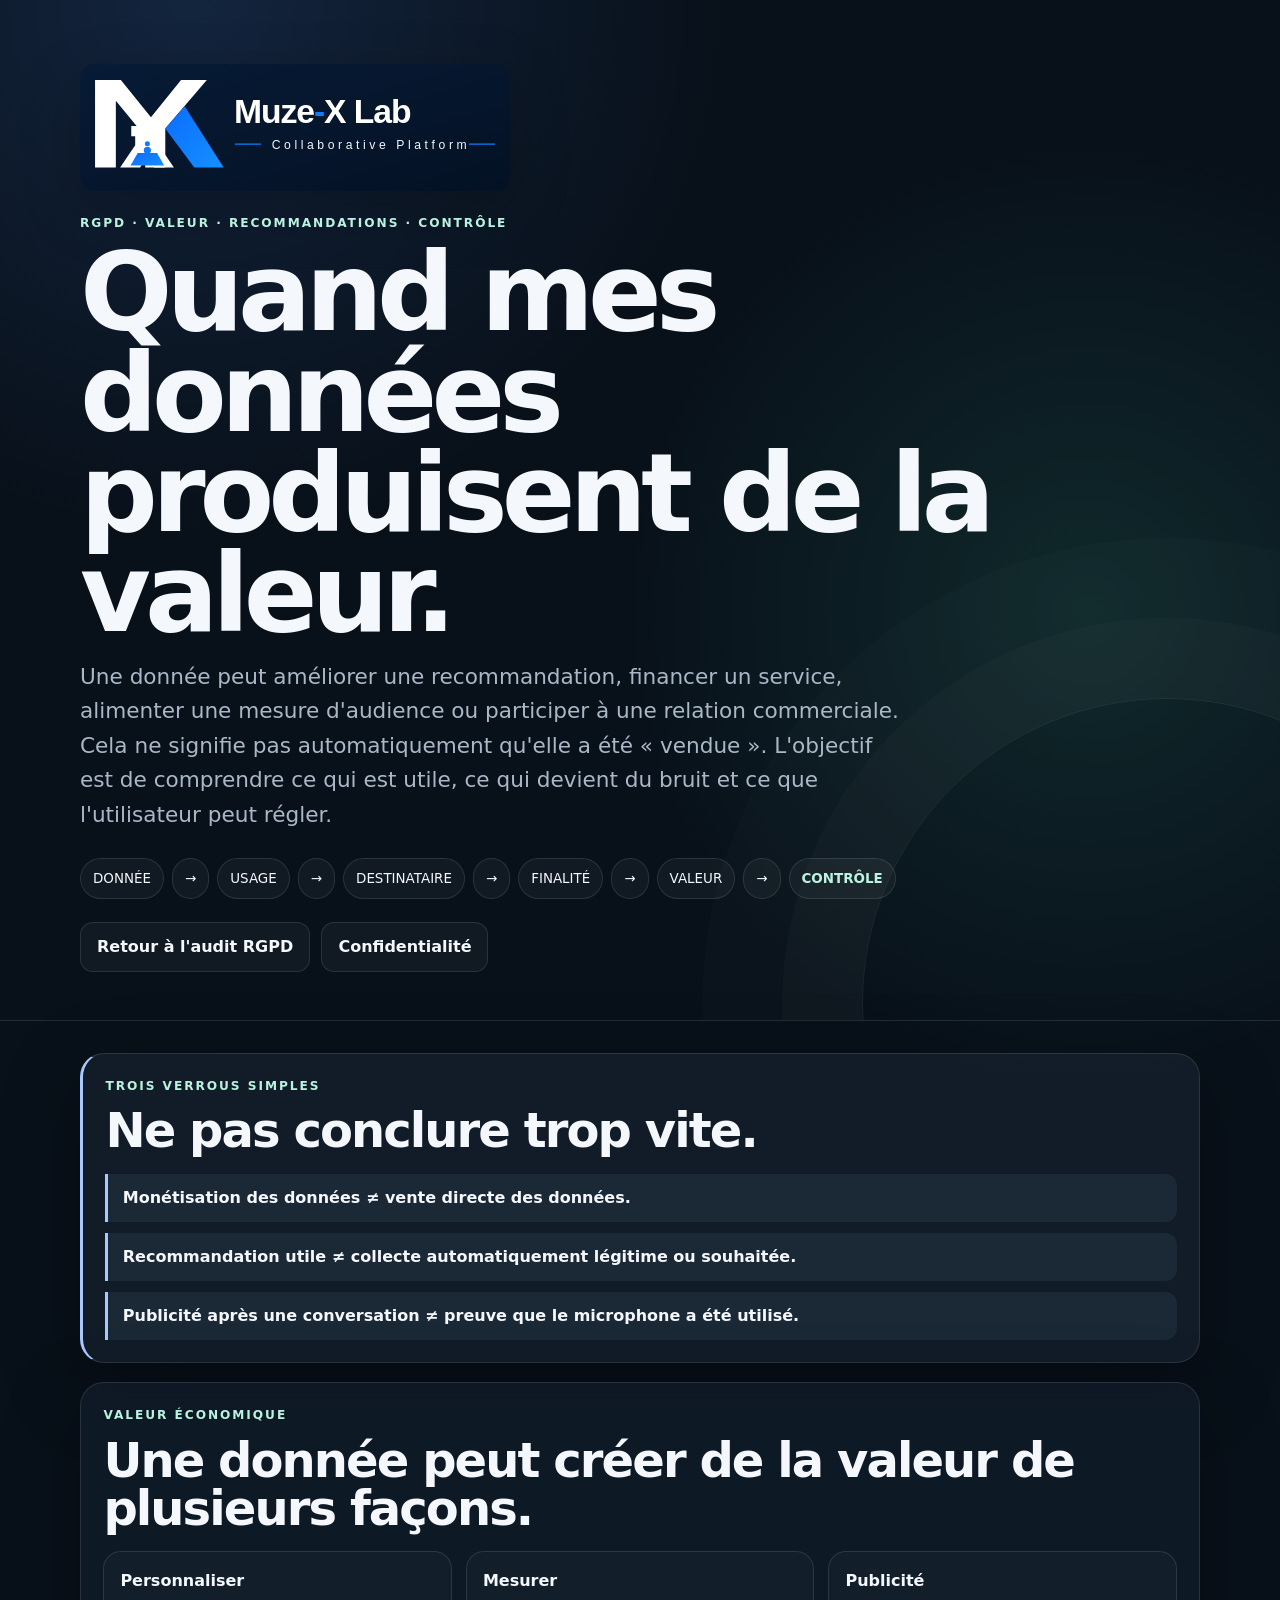
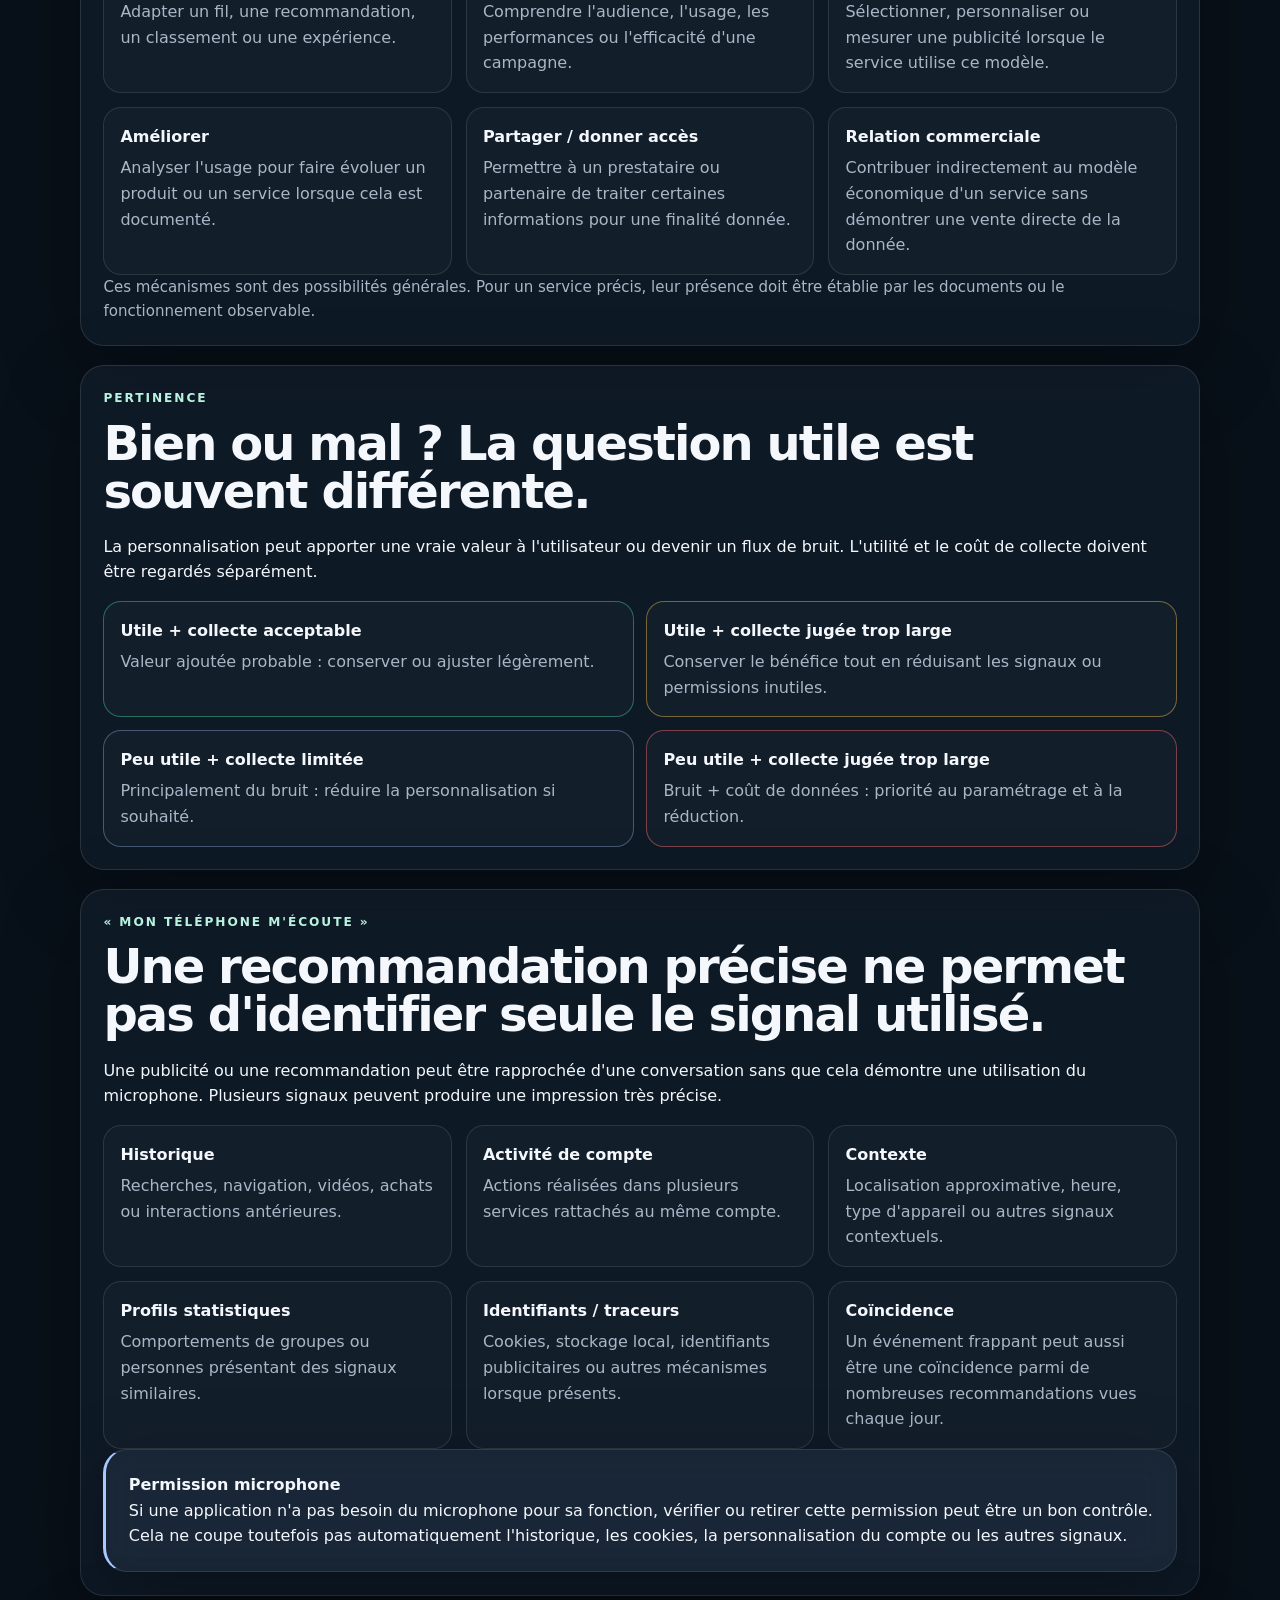
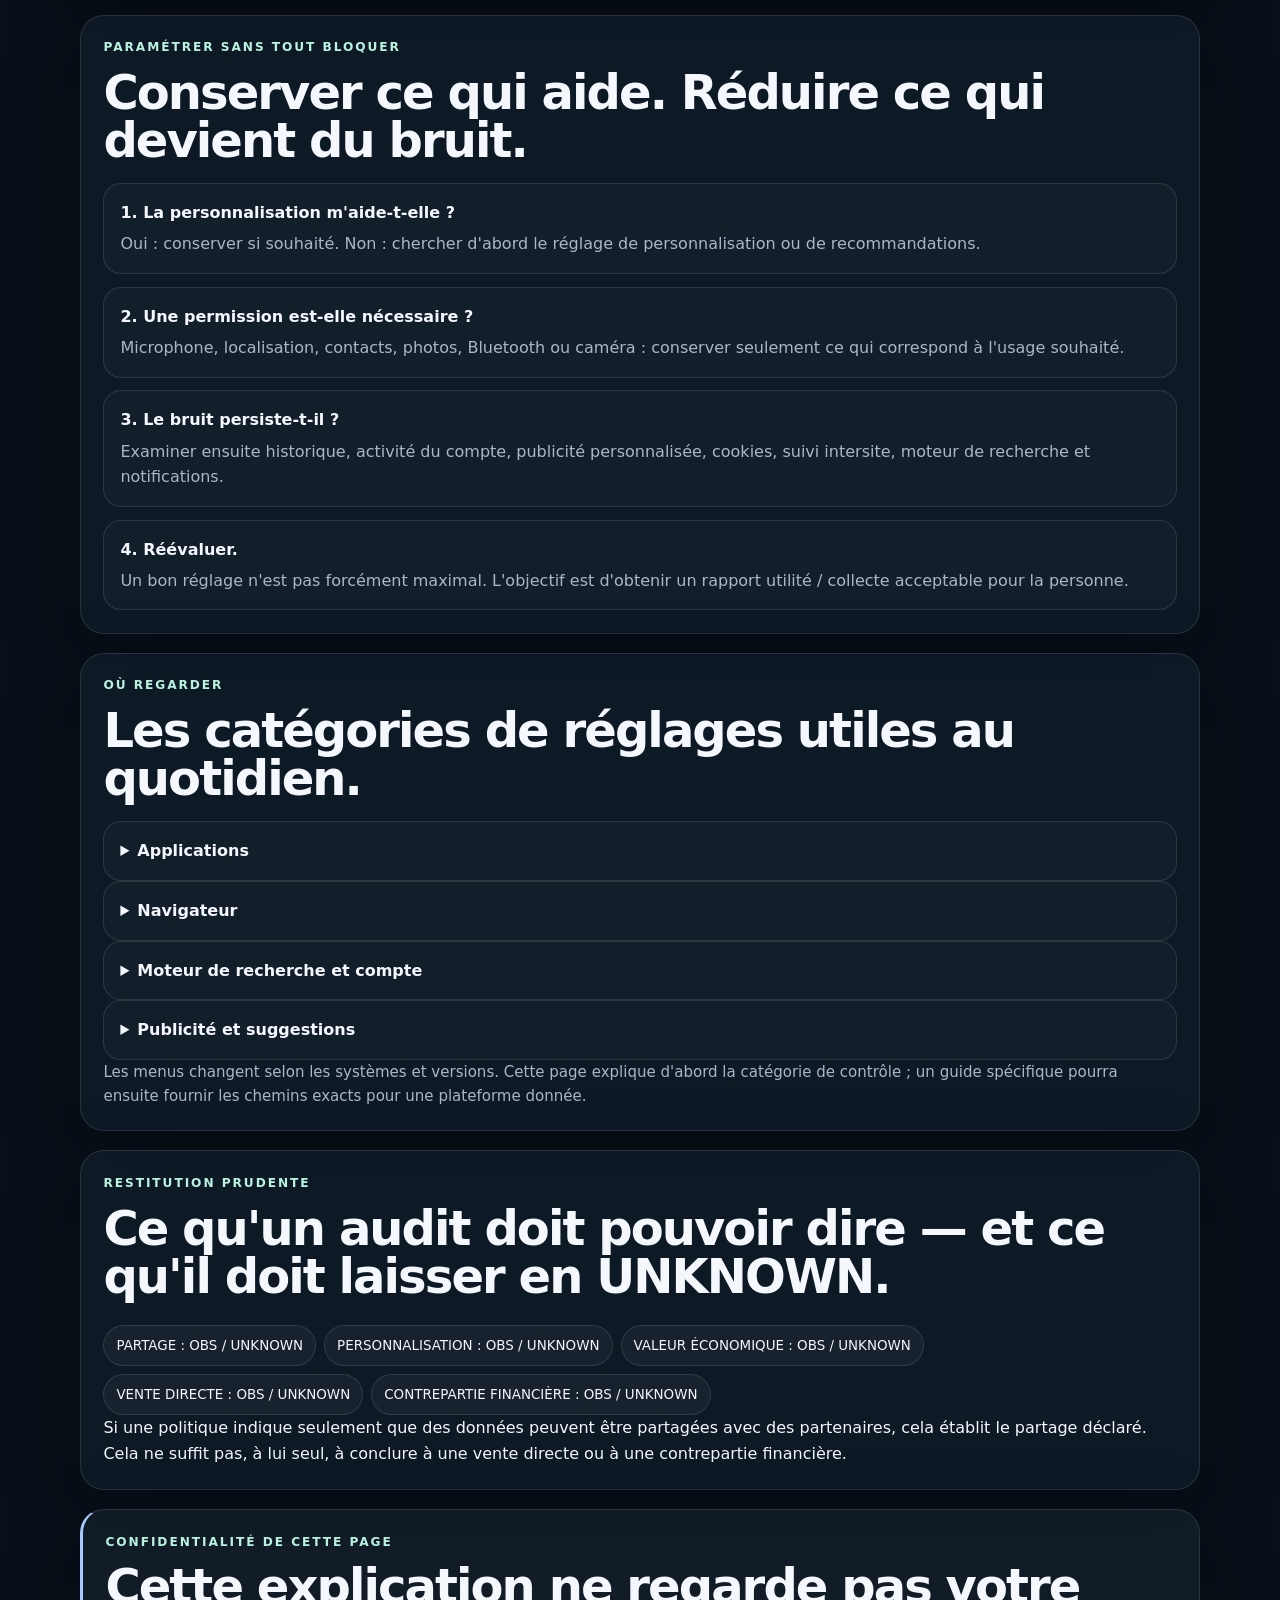
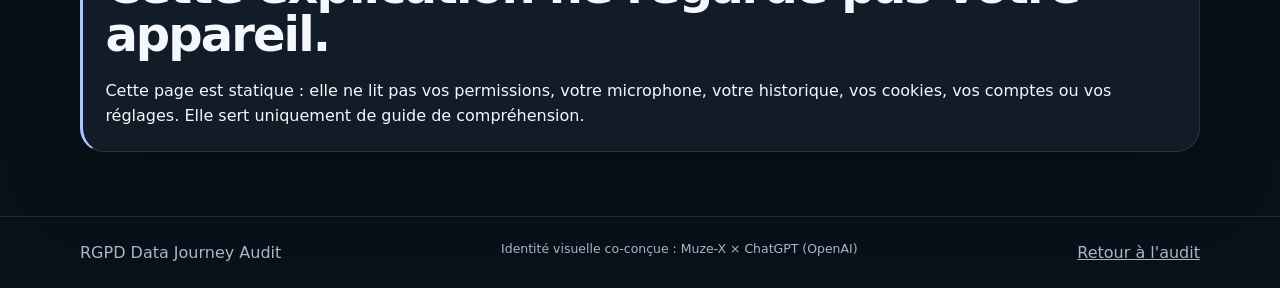
==== public/data-value/index.html @ caf7137a "feat: add data value and recommendation literacy layer" ====
<!doctype html>
<html lang="fr">
<head>
  <meta charset="utf-8">
  <meta name="viewport" content="width=device-width, initial-scale=1">
  <meta name="description" content="Comprendre simplement la valeur économique des données, les recommandations algorithmiques, la personnalisation et les réglages utilisateur.">
  <meta name="referrer" content="no-referrer">
  <meta http-equiv="Content-Security-Policy" content="default-src 'self'; style-src 'self'; img-src 'self' data:; base-uri 'self'; form-action 'self'">
  <title>Valeur des données et recommandations — Muze-X Lab</title>
  <link rel="icon" type="image/svg+xml" href="../assets/favicon.svg">
  <link rel="stylesheet" href="../assets/styles.css">
  <link rel="stylesheet" href="../assets/brand.css">
  <link rel="stylesheet" href="../assets/data-value.css">
</head>
<body>
  <header class="hero compact">
    <div class="shell hero-inner">
      <img class="muze-brand-logo muze-brand-logo--compact" src="../assets/brand-logo.svg" alt="Muze-X Lab — Collaborative Platform">
      <p class="eyebrow">RGPD · Valeur · Recommandations · Contrôle</p>
      <h1>Quand mes données produisent de la valeur.</h1>
      <p class="lead">Une donnée peut améliorer une recommandation, financer un service, alimenter une mesure d'audience ou participer à une relation commerciale. Cela ne signifie pas automatiquement qu'elle a été « vendue ». L'objectif est de comprendre ce qui est utile, ce qui devient du bruit et ce que l'utilisateur peut régler.</p>
      <div class="formula" aria-label="Parcours de la donnée vers la valeur et le contrôle">
        <span>DONNÉE</span><span>→</span><span>USAGE</span><span>→</span><span>DESTINATAIRE</span><span>→</span><span>FINALITÉ</span><span>→</span><span>VALEUR</span><span>→</span><strong>CONTRÔLE</strong>
      </div>
      <div class="page-nav">
        <a class="button secondary" href="../">Retour à l'audit RGPD</a>
        <a class="button secondary" href="../privacy.html">Confidentialité</a>
      </div>
    </div>
  </header>

  <main class="shell stack">
    <section class="callout">
      <p class="eyebrow">Trois verrous simples</p>
      <h2>Ne pas conclure trop vite.</h2>
      <ul class="lock-list">
        <li><strong>Monétisation des données ≠ vente directe des données.</strong></li>
        <li><strong>Recommandation utile ≠ collecte automatiquement légitime ou souhaitée.</strong></li>
        <li><strong>Publicité après une conversation ≠ preuve que le microphone a été utilisé.</strong></li>
      </ul>
    </section>

    <section class="panel">
      <p class="eyebrow">Valeur économique</p>
      <h2>Une donnée peut créer de la valeur de plusieurs façons.</h2>
      <div class="value-grid">
        <article class="value-card"><strong>Personnaliser</strong><span>Adapter un fil, une recommandation, un classement ou une expérience.</span></article>
        <article class="value-card"><strong>Mesurer</strong><span>Comprendre l'audience, l'usage, les performances ou l'efficacité d'une campagne.</span></article>
        <article class="value-card"><strong>Publicité</strong><span>Sélectionner, personnaliser ou mesurer une publicité lorsque le service utilise ce modèle.</span></article>
        <article class="value-card"><strong>Améliorer</strong><span>Analyser l'usage pour faire évoluer un produit ou un service lorsque cela est documenté.</span></article>
        <article class="value-card"><strong>Partager / donner accès</strong><span>Permettre à un prestataire ou partenaire de traiter certaines informations pour une finalité donnée.</span></article>
        <article class="value-card"><strong>Relation commerciale</strong><span>Contribuer indirectement au modèle économique d'un service sans démontrer une vente directe de la donnée.</span></article>
      </div>
      <p class="muted">Ces mécanismes sont des possibilités générales. Pour un service précis, leur présence doit être établie par les documents ou le fonctionnement observable.</p>
    </section>

    <section class="panel">
      <p class="eyebrow">Pertinence</p>
      <h2>Bien ou mal ? La question utile est souvent différente.</h2>
      <p>La personnalisation peut apporter une vraie valeur à l'utilisateur ou devenir un flux de bruit. L'utilité et le coût de collecte doivent être regardés séparément.</p>
      <div class="value-matrix" aria-label="Matrice utilité et niveau de collecte">
        <article class="matrix-cell"><strong>Utile + collecte acceptable</strong><span>Valeur ajoutée probable : conserver ou ajuster légèrement.</span></article>
        <article class="matrix-cell"><strong>Utile + collecte jugée trop large</strong><span>Conserver le bénéfice tout en réduisant les signaux ou permissions inutiles.</span></article>
        <article class="matrix-cell"><strong>Peu utile + collecte limitée</strong><span>Principalement du bruit : réduire la personnalisation si souhaité.</span></article>
        <article class="matrix-cell"><strong>Peu utile + collecte jugée trop large</strong><span>Bruit + coût de données : priorité au paramétrage et à la réduction.</span></article>
      </div>
    </section>

    <section class="panel">
      <p class="eyebrow">« Mon téléphone m'écoute »</p>
      <h2>Une recommandation précise ne permet pas d'identifier seule le signal utilisé.</h2>
      <p>Une publicité ou une recommandation peut être rapprochée d'une conversation sans que cela démontre une utilisation du microphone. Plusieurs signaux peuvent produire une impression très précise.</p>
      <div class="value-grid">
        <article class="value-card"><strong>Historique</strong><span>Recherches, navigation, vidéos, achats ou interactions antérieures.</span></article>
        <article class="value-card"><strong>Activité de compte</strong><span>Actions réalisées dans plusieurs services rattachés au même compte.</span></article>
        <article class="value-card"><strong>Contexte</strong><span>Localisation approximative, heure, type d'appareil ou autres signaux contextuels.</span></article>
        <article class="value-card"><strong>Profils statistiques</strong><span>Comportements de groupes ou personnes présentant des signaux similaires.</span></article>
        <article class="value-card"><strong>Identifiants / traceurs</strong><span>Cookies, stockage local, identifiants publicitaires ou autres mécanismes lorsque présents.</span></article>
        <article class="value-card"><strong>Coïncidence</strong><span>Un événement frappant peut aussi être une coïncidence parmi de nombreuses recommandations vues chaque jour.</span></article>
      </div>
      <div class="callout">
        <strong>Permission microphone</strong>
        <p>Si une application n'a pas besoin du microphone pour sa fonction, vérifier ou retirer cette permission peut être un bon contrôle. Cela ne coupe toutefois pas automatiquement l'historique, les cookies, la personnalisation du compte ou les autres signaux.</p>
      </div>
    </section>

    <section class="panel">
      <p class="eyebrow">Paramétrer sans tout bloquer</p>
      <h2>Conserver ce qui aide. Réduire ce qui devient du bruit.</h2>
      <div class="control-path">
        <article class="control-step"><strong>1. La personnalisation m'aide-t-elle ?</strong><span>Oui : conserver si souhaité. Non : chercher d'abord le réglage de personnalisation ou de recommandations.</span></article>
        <article class="control-step"><strong>2. Une permission est-elle nécessaire ?</strong><span>Microphone, localisation, contacts, photos, Bluetooth ou caméra : conserver seulement ce qui correspond à l'usage souhaité.</span></article>
        <article class="control-step"><strong>3. Le bruit persiste-t-il ?</strong><span>Examiner ensuite historique, activité du compte, publicité personnalisée, cookies, suivi intersite, moteur de recherche et notifications.</span></article>
        <article class="control-step"><strong>4. Réévaluer.</strong><span>Un bon réglage n'est pas forcément maximal. L'objectif est d'obtenir un rapport utilité / collecte acceptable pour la personne.</span></article>
      </div>
    </section>

    <section class="panel">
      <p class="eyebrow">Où regarder</p>
      <h2>Les catégories de réglages utiles au quotidien.</h2>
      <details class="value-detail">
        <summary>Applications</summary>
        <div><p>Vérifier les permissions accordées et retirer celles qui ne correspondent pas à la fonction souhaitée : microphone, localisation, caméra, photos, contacts, Bluetooth.</p></div>
      </details>
      <details class="value-detail">
        <summary>Navigateur</summary>
        <div><p>Examiner cookies, stockage local, suivi intersite, historique et protections contre le pistage lorsque ces réglages sont proposés.</p></div>
      </details>
      <details class="value-detail">
        <summary>Moteur de recherche et compte</summary>
        <div><p>Examiner l'historique, l'activité web / application, la personnalisation des résultats et les recommandations associées au compte.</p></div>
      </details>
      <details class="value-detail">
        <summary>Publicité et suggestions</summary>
        <div><p>Examiner la publicité personnalisée, les recommandations, notifications, suggestions et l'identifiant publicitaire lorsqu'un contrôle est disponible.</p></div>
      </details>
      <p class="muted">Les menus changent selon les systèmes et versions. Cette page explique d'abord la catégorie de contrôle ; un guide spécifique pourra ensuite fournir les chemins exacts pour une plateforme donnée.</p>
    </section>

    <section class="panel">
      <p class="eyebrow">Restitution prudente</p>
      <h2>Ce qu'un audit doit pouvoir dire — et ce qu'il doit laisser en UNKNOWN.</h2>
      <div class="formula">
        <span>PARTAGE : OBS / UNKNOWN</span>
        <span>PERSONNALISATION : OBS / UNKNOWN</span>
        <span>VALEUR ÉCONOMIQUE : OBS / UNKNOWN</span>
        <span>VENTE DIRECTE : OBS / UNKNOWN</span>
        <span>CONTREPARTIE FINANCIÈRE : OBS / UNKNOWN</span>
      </div>
      <p>Si une politique indique seulement que des données peuvent être partagées avec des partenaires, cela établit le partage déclaré. Cela ne suffit pas, à lui seul, à conclure à une vente directe ou à une contrepartie financière.</p>
    </section>

    <section class="callout">
      <p class="eyebrow">Confidentialité de cette page</p>
      <h2>Cette explication ne regarde pas votre appareil.</h2>
      <p>Cette page est statique : elle ne lit pas vos permissions, votre microphone, votre historique, vos cookies, vos comptes ou vos réglages. Elle sert uniquement de guide de compréhension.</p>
    </section>
  </main>

  <footer class="footer">
    <div class="shell footer-inner">
      <span>RGPD Data Journey Audit</span>
      <span class="brand-credit">Identité visuelle co-conçue : Muze-X × ChatGPT (OpenAI)</span>
      <a href="../">Retour à l'audit</a>
    </div>
  </footer>
</body>
</html>
---- public/assets/styles.css ----
:root {
  color-scheme: dark;
  --bg: #081019;
  --panel: rgba(17, 29, 43, 0.78);
  --panel-strong: #111d2b;
  --text: #f4f7fb;
  --muted: #aab7c7;
  --line: rgba(255, 255, 255, 0.11);
  --accent: #b9f3df;
  --accent-2: #a9c8ff;
  --shadow: 0 24px 80px rgba(0, 0, 0, 0.28);
  --radius: 24px;
  --status-sat: #49e1b0;
  --status-unknown: #f5c451;
  --status-unsat: #ff6b6b;
  --danger: #ff6b6b;
  --strong: #f4f7fb;
  --soft: rgba(169, 200, 255, 0.065);
}

* { box-sizing: border-box; }
html { scroll-behavior: smooth; }

body {
  margin: 0;
  min-height: 100vh;
  font-family: Inter, ui-sans-serif, system-ui, -apple-system, BlinkMacSystemFont, "Segoe UI", sans-serif;
  background:
    radial-gradient(circle at 15% 0%, rgba(77, 143, 255, 0.16), transparent 34rem),
    radial-gradient(circle at 85% 12%, rgba(73, 225, 176, 0.12), transparent 30rem),
    var(--bg);
  color: var(--text);
  line-height: 1.6;
}

a { color: inherit; }
code { color: var(--accent); }

.shell {
  width: min(1120px, calc(100% - 2rem));
  margin-inline: auto;
}

.hero {
  position: relative;
  overflow: hidden;
  border-bottom: 1px solid var(--line);
}

.hero::after {
  content: "";
  position: absolute;
  inset: auto -12rem -18rem auto;
  width: 38rem;
  height: 38rem;
  border: 1px solid rgba(255, 255, 255, 0.08);
  border-radius: 50%;
  box-shadow: 0 0 0 5rem rgba(255, 255, 255, 0.018), 0 0 0 10rem rgba(255, 255, 255, 0.012);
  pointer-events: none;
}

.hero-inner { padding: 6rem 0 5rem; }
.hero.compact .hero-inner { padding: 4rem 0 3rem; }

.eyebrow {
  margin: 0 0 .65rem;
  color: var(--accent);
  font-size: .76rem;
  font-weight: 800;
  letter-spacing: .16em;
  text-transform: uppercase;
}

h1, h2, h3, p { margin-top: 0; }

h1 {
  margin-bottom: 1rem;
  max-width: 960px;
  font-size: clamp(3rem, 9vw, 6.8rem);
  line-height: .92;
  letter-spacing: -.055em;
}

h2 {
  margin-bottom: 1.2rem;
  font-size: clamp(1.7rem, 4vw, 3rem);
  line-height: 1;
  letter-spacing: -.04em;
}

h3 {
  margin-bottom: .7rem;
  font-size: 1.35rem;
  line-height: 1.15;
}

.lead {
  max-width: 820px;
  color: var(--muted);
  font-size: clamp(1.05rem, 2vw, 1.35rem);
}

.stack {
  display: grid;
  gap: 1.2rem;
  padding: 2rem 0 4rem;
}

.panel,
.callout,
.result-panel,
.gauge-card,
.ssf-panel,
.entity-panel,
.local-explanation {
  border: 1px solid var(--line);
  border-radius: var(--radius);
  background: var(--panel);
  box-shadow: var(--shadow);
  backdrop-filter: blur(14px);
}

.panel,
.callout,
.result-panel { padding: 1.4rem; }
.panel > :last-child,
.callout > :last-child { margin-bottom: 0; }

.callout {
  border-left: 3px solid var(--accent-2);
  background: var(--soft);
}

.formula {
  display: flex;
  flex-wrap: wrap;
  gap: .5rem;
  margin-top: 1.6rem;
  align-items: center;
}

.formula span,
.formula strong {
  border: 1px solid var(--line);
  background: rgba(255, 255, 255, .04);
  border-radius: 999px;
  padding: .55rem .75rem;
  font-size: .84rem;
}

.formula strong { color: var(--accent); }

.field { display: grid; gap: .45rem; margin: .4rem 0; }
.field.full { grid-column: 1 / -1; }
label, legend { font-weight: 750; }

.form-grid,
.check-grid {
  display: grid;
  grid-template-columns: repeat(2, minmax(0, 1fr));
  gap: .9rem;
}

.check-grid label {
  display: flex;
  gap: .6rem;
  align-items: flex-start;
  padding: .85rem;
  border: 1px solid var(--line);
  border-radius: 14px;
  background: rgba(255, 255, 255, .025);
}

input[type="text"],
input[type="url"] {
  width: 100%;
  min-height: 48px;
  border: 1px solid var(--line);
  border-radius: 12px;
  padding: .75rem .85rem;
  background: rgba(4, 11, 18, .78);
  color: var(--text);
  font: inherit;
}

input[type="checkbox"] {
  margin-top: .25rem;
  accent-color: var(--accent);
}

fieldset {
  border: 1px solid var(--line);
  border-radius: 18px;
  padding: 1rem;
  margin: 1rem 0;
}

.help,
.muted { color: var(--muted); font-size: .94rem; }

.actions {
  display: flex;
  gap: .7rem;
  flex-wrap: wrap;
  margin-top: 1rem;
}

button,
.button {
  display: inline-flex;
  align-items: center;
  justify-content: center;
  min-height: 46px;
  border: 1px solid transparent;
  border-radius: 13px;
  padding: .72rem 1rem;
  background: var(--accent);
  color: #07110e;
  font: inherit;
  font-weight: 800;
  text-decoration: none;
  cursor: pointer;
}

button.secondary,
.button.secondary {
  border-color: var(--line);
  background: rgba(255, 255, 255, .04);
  color: var(--text);
}

button.danger {
  background: transparent;
  border-color: rgba(255, 107, 107, .55);
  color: var(--status-unsat);
}

button:hover,
.button:hover { filter: brightness(1.05); }
button:focus-visible,
a:focus-visible,
input:focus { outline: 2px solid var(--accent-2); outline-offset: 2px; }

#gauge-host,
#ssf-host,
#entity-host { margin-bottom: 1rem; }

.gauge-card {
  display: grid;
  grid-template-columns: minmax(230px, 320px) 1fr;
  gap: 1.4rem;
  align-items: center;
  padding: 1.1rem;
}

.gauge-card.green { border-color: rgba(73, 225, 176, .42); }
.gauge-card.yellow { border-color: rgba(245, 196, 81, .48); }
.gauge-card.red { border-color: rgba(255, 107, 107, .5); }

.gauge-visual { position: relative; min-height: 190px; }
.gauge-visual svg { width: 100%; height: auto; overflow: visible; }
.gauge-track { fill: none; stroke: rgba(255,255,255,.08); stroke-width: 24; stroke-linecap: round; }
.gauge-arc { fill: none; stroke-width: 20; stroke-linecap: round; }
.gauge-arc-green { stroke: var(--status-sat); }
.gauge-arc-yellow { stroke: var(--status-unknown); }
.gauge-arc-red { stroke: var(--status-unsat); }
.gauge-needle { stroke: var(--text); stroke-width: 5; stroke-linecap: round; filter: drop-shadow(0 3px 6px rgba(0,0,0,.45)); }
.gauge-hub { fill: var(--text); stroke: var(--panel-strong); stroke-width: 4; }
.gauge-text { fill: var(--muted); font-size: 11px; font-weight: 800; text-anchor: middle; }
.gauge-text-left { fill: var(--status-sat); }
.gauge-text-mid { fill: var(--status-unknown); }
.gauge-text-right { fill: var(--status-unsat); }

.gauge-score-pill {
  position: absolute;
  left: 50%;
  bottom: 1rem;
  transform: translateX(-50%);
  min-width: 5rem;
  padding: .4rem .7rem;
  border: 1px solid var(--line);
  border-radius: 999px;
  background: var(--panel-strong);
  color: var(--text);
  text-align: center;
  font-size: 1.1rem;
  font-weight: 900;
}

.gauge-label { display: grid; gap: .55rem; }
.gauge-label strong { font-size: 1.35rem; }
.gauge-label span {
  display: inline-flex;
  width: fit-content;
  border: 1px solid var(--line);
  border-radius: 999px;
  padding: .25rem .7rem;
  font-weight: 800;
}
.gauge-label p { margin: 0; }

.ssf-panel,
.entity-panel,
.local-explanation { padding: 1.1rem; }

.status-row,
.local-storage-map {
  display: grid;
  grid-template-columns: repeat(3, minmax(0, 1fr));
  gap: .75rem;
}

.status-count,
.status-badge,
.local-storage-map article {
  border: 1px solid var(--line);
  border-radius: 14px;
  background: rgba(255, 255, 255, .035);
}

.status-count {
  padding: .75rem .9rem;
  font-weight: 900;
}

.status-count.sat,
.status-badge.sat { color: var(--status-sat); border-color: rgba(73, 225, 176, .42); }
.status-count.unknown,
.status-badge.unknown { color: var(--status-unknown); border-color: rgba(245, 196, 81, .45); }
.status-count.unsat,
.status-badge.unsat { color: var(--status-unsat); border-color: rgba(255, 107, 107, .5); }

.status-badge {
  display: inline-flex;
  padding: .25rem .55rem;
  font-size: .78rem;
  font-weight: 900;
  letter-spacing: .04em;
}

.table-wrap { overflow-x: auto; }
table { width: 100%; border-collapse: collapse; min-width: 860px; }
th, td { border-bottom: 1px solid var(--line); padding: .8rem; text-align: left; vertical-align: top; }
th { color: var(--accent); font-size: .82rem; text-transform: uppercase; letter-spacing: .08em; }
td { color: var(--text); }

.cards {
  display: grid;
  grid-template-columns: repeat(auto-fit, minmax(220px, 1fr));
  gap: .8rem;
}

.card,
.local-storage-map article {
  padding: 1rem;
  border: 1px solid var(--line);
  border-radius: 16px;
  background: rgba(255, 255, 255, .025);
}

.card strong,
.local-storage-map strong { display: block; margin-bottom: .35rem; color: var(--accent-2); }
.local-storage-map span { color: var(--muted); }

.journey { display: grid; gap: .55rem; padding-left: 1.2rem; }

pre {
  white-space: pre-wrap;
  overflow-wrap: anywhere;
  max-height: 520px;
  overflow: auto;
  border: 1px solid var(--line);
  border-radius: 16px;
  padding: 1rem;
  background: #05090f;
  color: #eef5ff;
}

.footer {
  border-top: 1px solid var(--line);
  padding: 1.4rem 0;
  color: var(--muted);
}

.footer-inner {
  display: flex;
  justify-content: space-between;
  gap: 1rem;
  flex-wrap: wrap;
}

@media (max-width: 760px) {
  .hero-inner { padding: 4.4rem 0 3.8rem; }
  .form-grid,
  .check-grid,
  .gauge-card,
  .status-row,
  .local-storage-map { grid-template-columns: 1fr; }
  h1 { font-size: clamp(2.5rem, 14vw, 4.2rem); }
}
---- public/assets/brand.css ----
.muze-brand-logo {
  display: block;
  width: min(780px, 100%);
  height: auto;
  margin: 0 0 2rem;
  border-radius: 18px;
  box-shadow: 0 18px 60px rgba(0, 0, 0, .22);
}

.muze-brand-logo--compact {
  width: min(430px, 100%);
  margin-bottom: 1.4rem;
  border-radius: 14px;
}

.brand-credit {
  color: var(--muted);
  font-size: .78rem;
  line-height: 1.45;
}

@media (max-width: 760px) {
  .muze-brand-logo { margin-bottom: 1.4rem; }
  .muze-brand-logo--compact { width: min(360px, 100%); }
}
---- public/assets/data-value.css ----
.value-grid {
  display: grid;
  grid-template-columns: repeat(3, minmax(0, 1fr));
  gap: .9rem;
}

.value-card,
.matrix-cell,
.control-step,
details.value-detail {
  border: 1px solid var(--line);
  border-radius: 18px;
  background: rgba(255, 255, 255, .025);
}

.value-card,
.matrix-cell,
.control-step {
  padding: 1rem;
}

.value-card strong,
.matrix-cell strong,
.control-step strong {
  display: block;
  margin-bottom: .35rem;
  color: var(--strong);
}

.value-card span,
.matrix-cell span,
.control-step span {
  color: var(--muted);
}

.value-matrix {
  display: grid;
  grid-template-columns: repeat(2, minmax(0, 1fr));
  gap: .8rem;
}

.value-matrix .matrix-cell:nth-child(1) { border-color: rgba(73, 225, 176, .4); }
.value-matrix .matrix-cell:nth-child(2) { border-color: rgba(245, 196, 81, .44); }
.value-matrix .matrix-cell:nth-child(3) { border-color: rgba(169, 200, 255, .34); }
.value-matrix .matrix-cell:nth-child(4) { border-color: rgba(255, 107, 107, .46); }

.control-path {
  display: grid;
  gap: .8rem;
}

.value-detail {
  overflow: hidden;
}

.value-detail summary {
  cursor: pointer;
  padding: 1rem;
  font-weight: 800;
}

.value-detail[open] summary {
  border-bottom: 1px solid var(--line);
}

.value-detail > div {
  padding: 1rem;
}

.lock-list {
  display: grid;
  gap: .7rem;
  margin: 0;
  padding: 0;
  list-style: none;
}

.lock-list li {
  border-left: 3px solid var(--accent-2);
  padding: .7rem .9rem;
  background: var(--soft);
  border-radius: 0 12px 12px 0;
}

.page-nav {
  display: flex;
  flex-wrap: wrap;
  gap: .7rem;
  margin-top: 1.4rem;
}

@media (max-width: 780px) {
  .value-grid,
  .value-matrix {
    grid-template-columns: 1fr;
  }
}
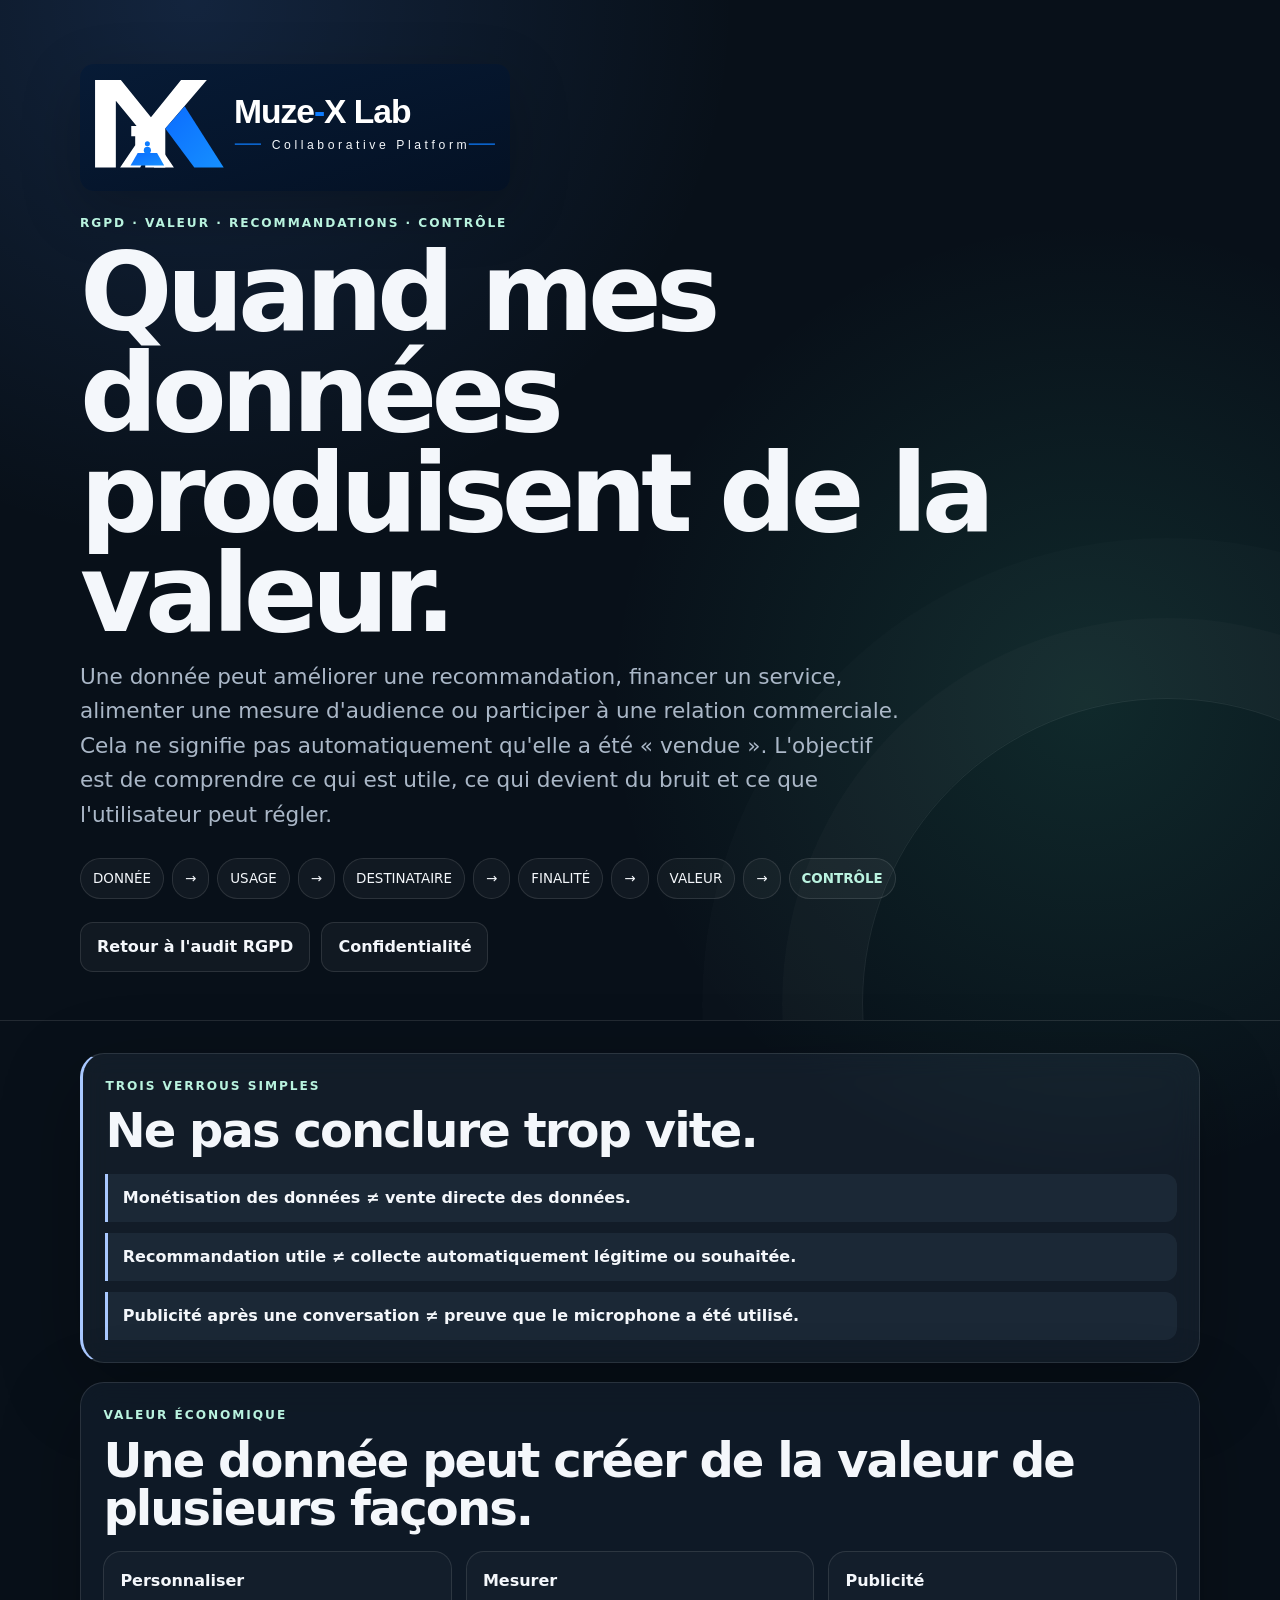
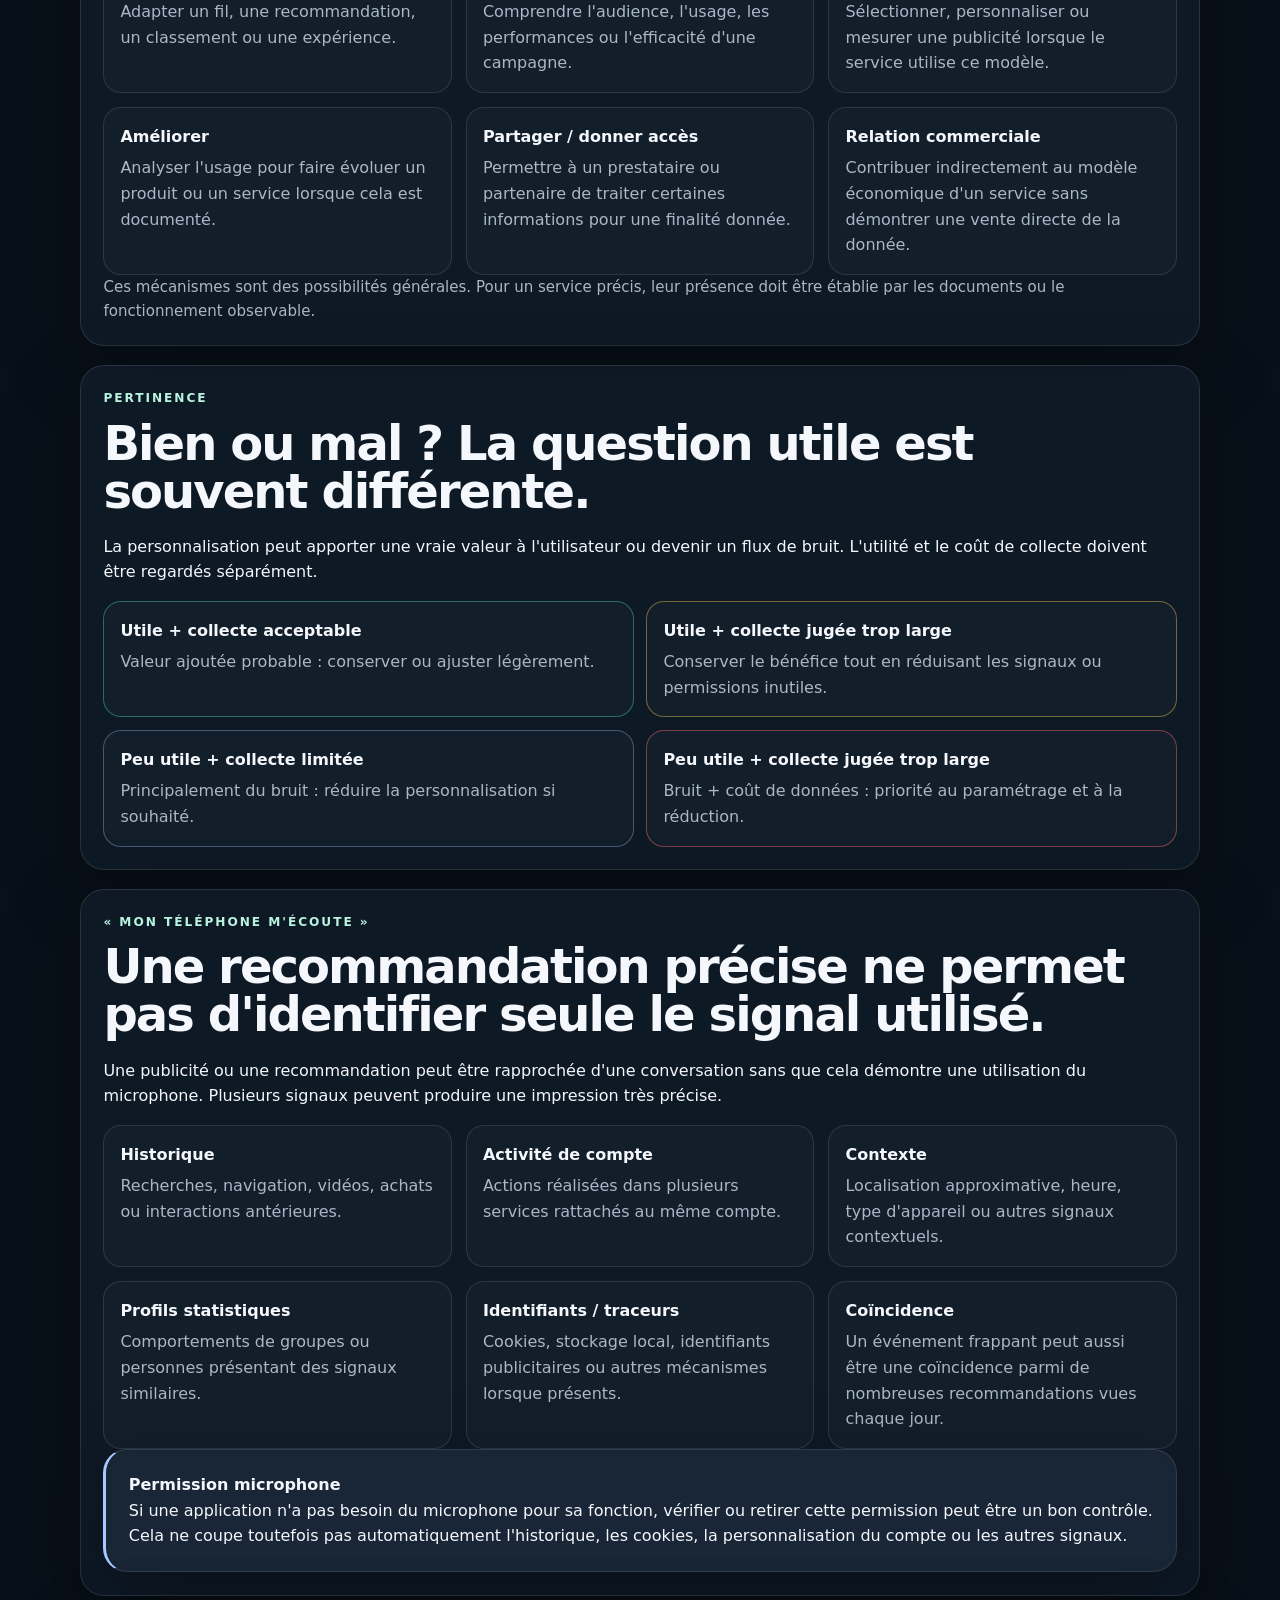
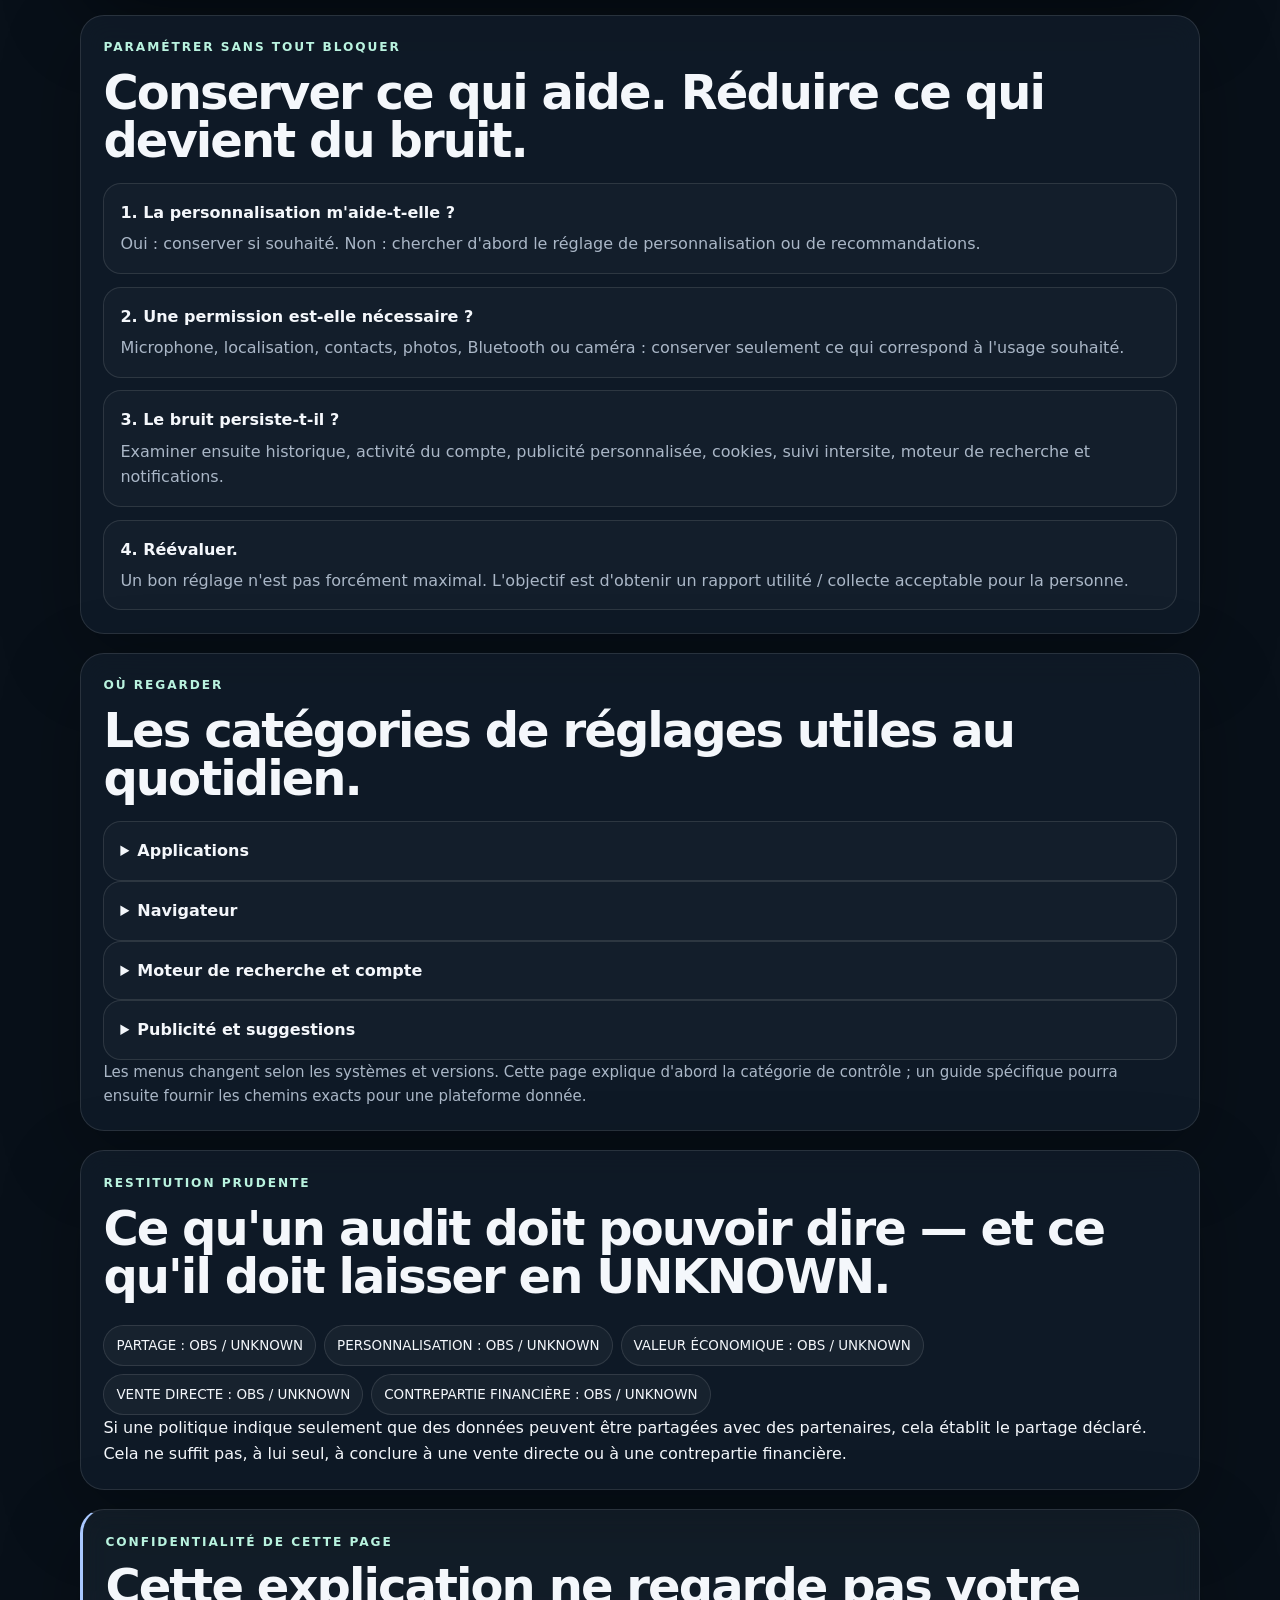
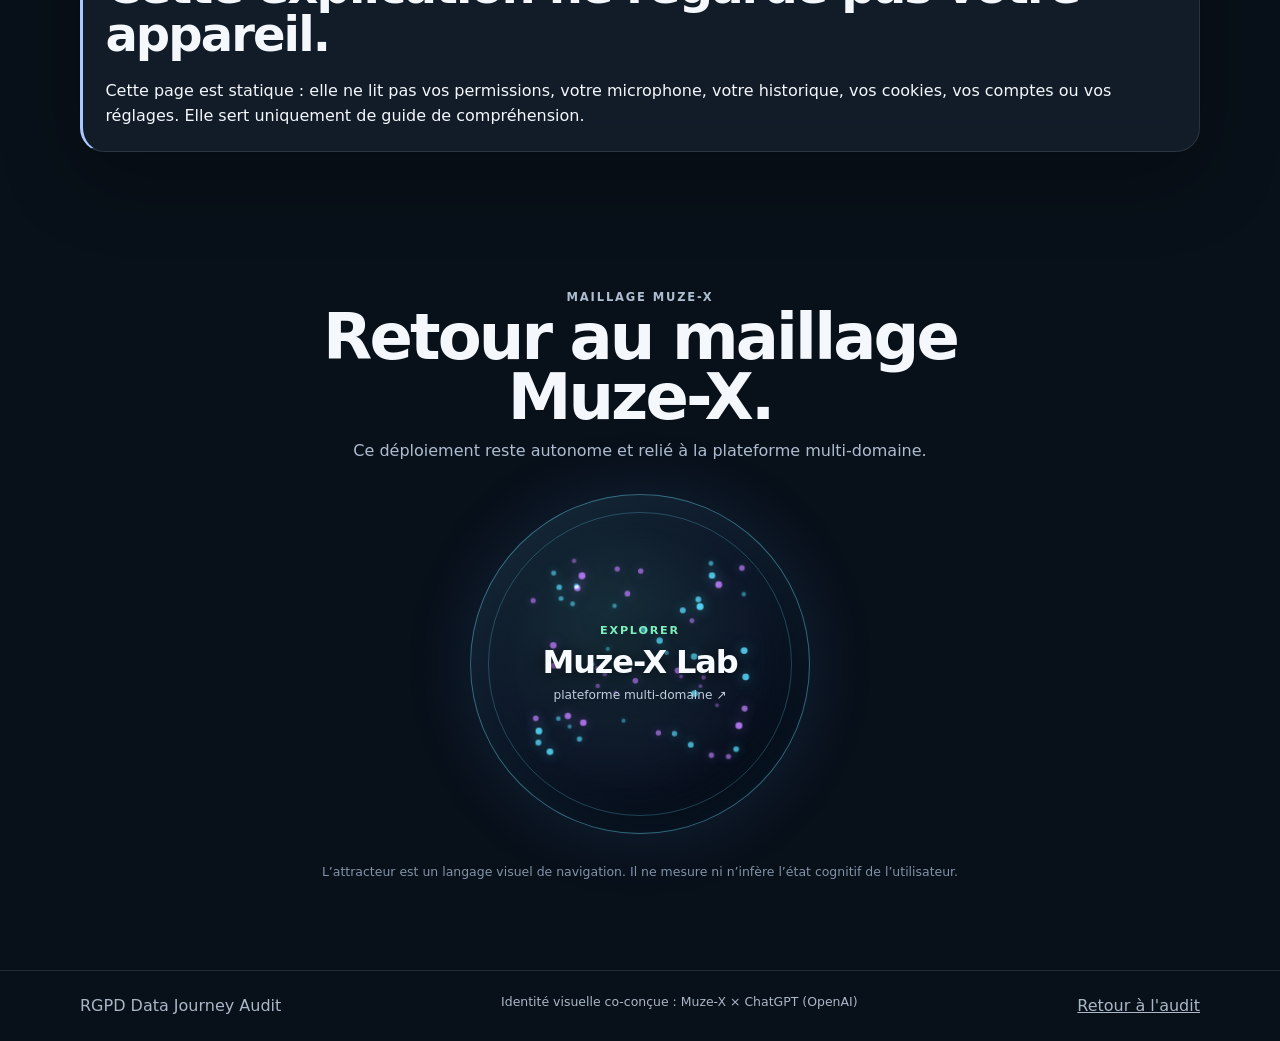
==== commit 9da63cca: "feat: expose Muze-X portal attractor across public pages" ====
--- a/public/data-value/index.html
+++ b/public/data-value/index.html
@@ -11,6 +11,7 @@
   <link rel="stylesheet" href="../assets/styles.css">
   <link rel="stylesheet" href="../assets/brand.css">
   <link rel="stylesheet" href="../assets/data-value.css">
+  <link rel="stylesheet" href="../assets/mesh-portal.css">
 </head>
 <body>
   <header class="hero compact">
@@ -144,5 +145,6 @@
       <a href="../">Retour à l'audit</a>
     </div>
   </footer>
+  <script src="../assets/mesh-portal.js"></script>
 </body>
 </html>
--- a/public/assets/mesh-portal.css
+++ b/public/assets/mesh-portal.css
@@ -0,0 +1 @@
+.muze-portal-network{width:min(1180px,calc(100% - 32px));margin:0 auto;padding:72px 0 88px;position:relative;z-index:4}.muze-portal-network__head{max-width:760px;margin:0 auto 30px;text-align:center}.muze-portal-network__eyebrow{margin:0 0 8px;color:#7df0bd;font-size:.72rem;font-weight:850;letter-spacing:.16em;text-transform:uppercase}.muze-portal-network__head h2{margin:0 0 10px;font-size:clamp(2rem,5vw,4rem);line-height:.95;letter-spacing:-.045em}.muze-portal-network__head p{margin:0;color:#aebdd0}.muze-portal-network__grid{display:grid;grid-template-columns:repeat(auto-fit,minmax(250px,340px));justify-content:center;gap:24px}.muze-portal{position:relative;display:grid;place-items:center;aspect-ratio:1;border-radius:50%;overflow:hidden;text-decoration:none;color:#f7fbff;border:1px solid rgba(110,231,255,.42);background:radial-gradient(circle at 40% 36%,rgba(110,231,255,.14),rgba(92,141,255,.07) 46%,rgba(4,10,22,.88) 72%);box-shadow:0 0 70px rgba(92,141,255,.14),inset 0 0 52px rgba(110,231,255,.08);isolation:isolate;transition:transform .22s ease,border-color .22s ease,box-shadow .22s ease}.muze-portal:hover,.muze-portal:focus-visible{transform:translateY(-4px) scale(1.012);border-color:rgba(125,240,189,.65);box-shadow:0 0 92px rgba(110,231,255,.22),inset 0 0 64px rgba(110,231,255,.11)}.muze-portal canvas{position:absolute;inset:0;width:100%;height:100%;z-index:0}.muze-portal__copy{position:relative;z-index:2;max-width:78%;text-align:center;text-shadow:0 2px 18px rgba(0,0,0,.78);pointer-events:none}.muze-portal__copy span{display:block;margin-bottom:6px;color:#7df0bd;font-size:.7rem;font-weight:850;letter-spacing:.16em;text-transform:uppercase}.muze-portal__copy strong{display:block;font-size:clamp(1.35rem,3vw,2rem);line-height:1.02;letter-spacing:-.035em}.muze-portal__copy small{display:block;margin-top:7px;color:#c1cede;font-size:.76rem}.muze-portal__ring{position:absolute;inset:5%;border:1px solid rgba(110,231,255,.24);border-radius:50%;z-index:1;pointer-events:none}.muze-portal-network__note{max-width:720px;margin:28px auto 0;color:#8293a9;text-align:center;font-size:.78rem}@media(max-width:620px){.muze-portal-network{width:min(100% - 20px,1180px);padding:54px 0 68px}.muze-portal-network__grid{grid-template-columns:minmax(0,min(82vw,330px))}}@media(prefers-reduced-motion:reduce){.muze-portal{transition:none}.muze-portal:hover,.muze-portal:focus-visible{transform:none}}
